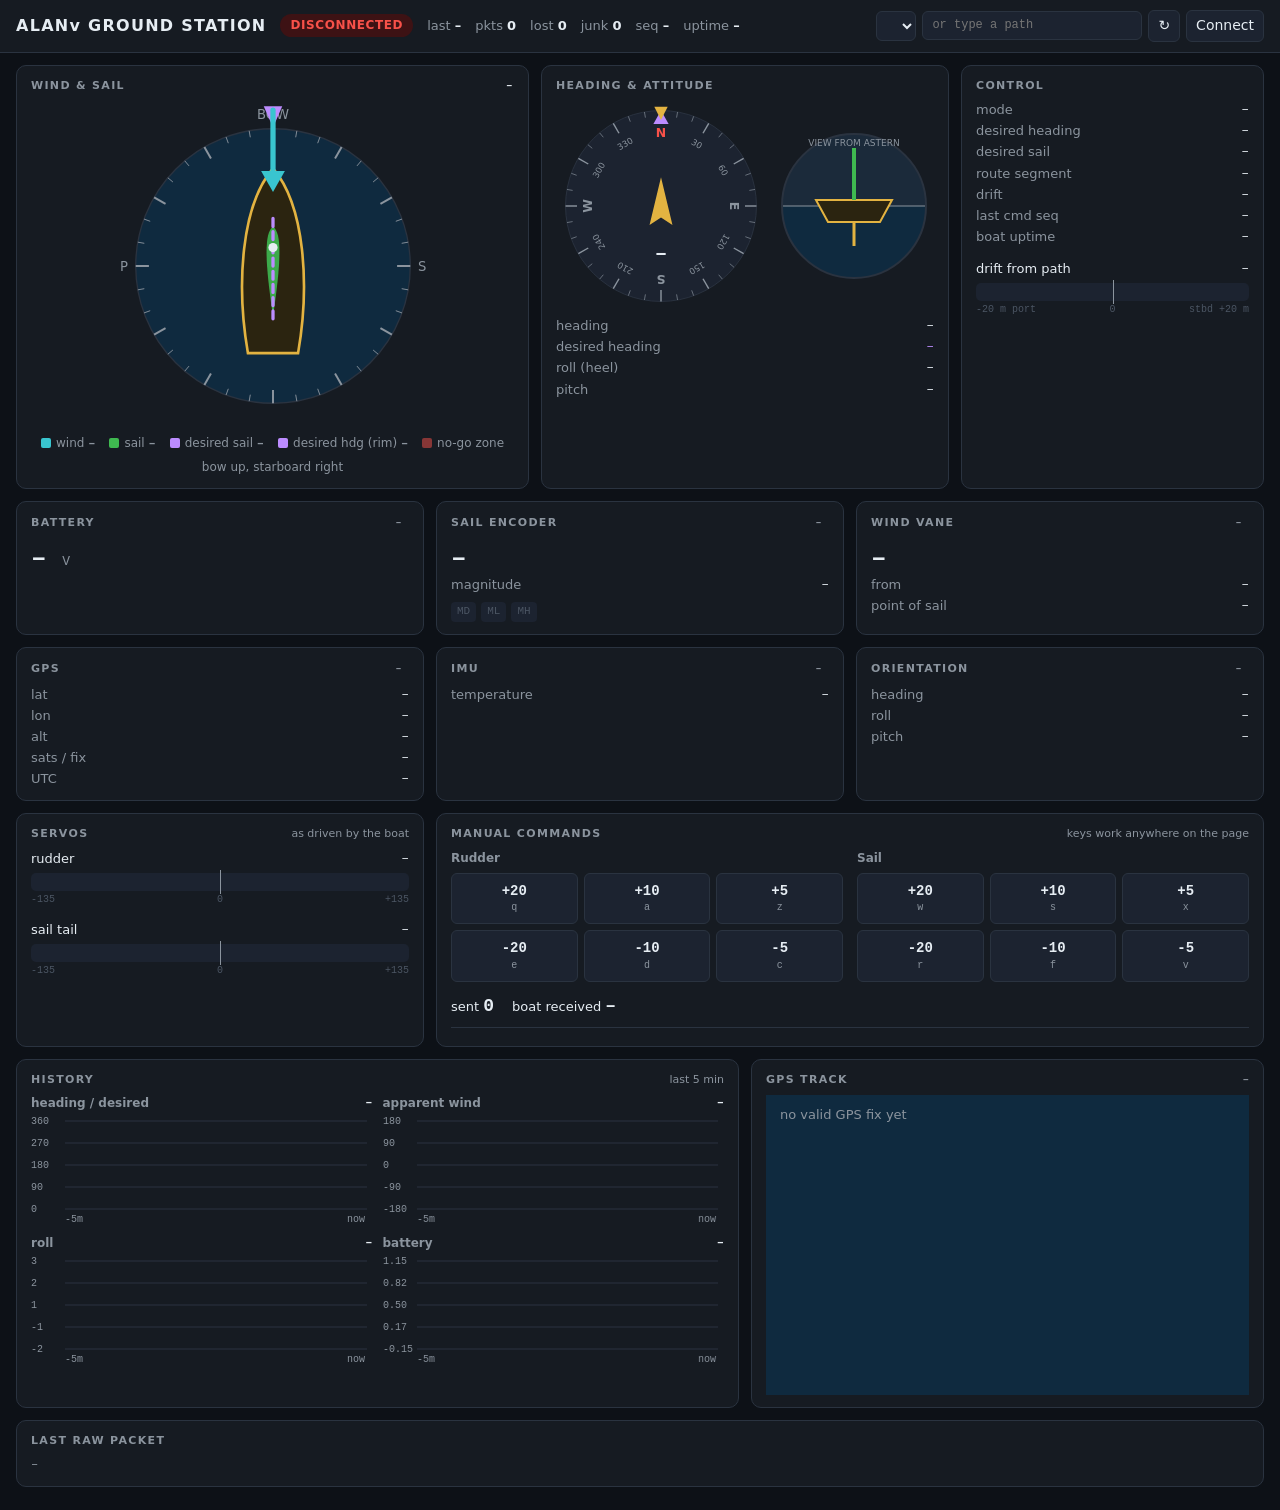
==== ground_station/web/index.html @ 3275c244 "Vibe coded python app. Exists in tandem with lightweight terminal groundstation. Better visualizatio" ====
<!doctype html>
<html lang="en">
<head>
<meta charset="utf-8">
<meta name="viewport" content="width=device-width, initial-scale=1">
<title>ALANv Ground Station</title>
<style>
:root {
  --bg: #0d1117; --panel: #161b22; --panel2: #1c2330; --line: #2a3340;
  --text: #e6edf3; --dim: #8b949e; --faint: #4b5563;
  --ok: #3fb950; --warn: #d29922; --fail: #f85149;
  --wind: #39c5cf; --sail: #3fb950; --boat: #e3b341; --desired: #bc8cff; --water: #0f2a3f;
  --mono: ui-monospace, SFMono-Regular, Menlo, Consolas, monospace;
}
* { box-sizing: border-box; }
html, body { margin: 0; background: var(--bg); color: var(--text);
  font: 14px/1.4 system-ui, -apple-system, Segoe UI, Roboto, sans-serif; }
.mono, .val { font-family: var(--mono); font-variant-numeric: tabular-nums; }

header { display: flex; flex-wrap: wrap; align-items: center; gap: 14px; padding: 10px 16px;
  background: var(--panel); border-bottom: 1px solid var(--line); position: sticky; top: 0; z-index: 5; }
header h1 { font-size: 16px; margin: 0; letter-spacing: .08em; }
.pill { padding: 3px 10px; border-radius: 999px; font-weight: 700; font-size: 12px; letter-spacing: .05em; }
.pill.ok { background: #12391e; color: var(--ok); }
.pill.warn { background: #3b2e0a; color: var(--warn); }
.pill.fail { background: #3d1214; color: var(--fail); }
.pill.idle { background: #262c36; color: var(--dim); }
.stats { display: flex; gap: 14px; color: var(--dim); font-size: 13px; }
.stats b { color: var(--text); font-weight: 600; }
.conn { margin-left: auto; display: flex; gap: 6px; align-items: center; }
select, input[type=text], button { background: var(--panel2); color: var(--text); border: 1px solid var(--line);
  border-radius: 6px; padding: 5px 9px; font: inherit; }
input[type=text] { width: 220px; font-family: var(--mono); font-size: 12px; }
button { cursor: pointer; }
button:hover { border-color: var(--dim); }

main { display: grid; grid-template-columns: repeat(12, 1fr); gap: 12px; padding: 12px 16px 24px; }
.card { background: var(--panel); border: 1px solid var(--line); border-radius: 10px; padding: 12px 14px; min-width: 0; }
.card h2 { margin: 0 0 8px; font-size: 11px; font-weight: 700; letter-spacing: .12em; text-transform: uppercase;
  color: var(--dim); display: flex; align-items: center; justify-content: space-between; gap: 8px; }
.span3 { grid-column: span 3; } .span4 { grid-column: span 4; } .span5 { grid-column: span 5; }
.span6 { grid-column: span 6; } .span7 { grid-column: span 7; } .span8 { grid-column: span 8; } .span12 { grid-column: span 12; }
@media (max-width: 1200px) { .span3, .span4, .span5 { grid-column: span 6; } .span7, .span8 { grid-column: span 12; } }
@media (max-width: 760px) { main > .card { grid-column: span 12; } .conn { margin-left: 0; } }

.badge { font-size: 10px; padding: 2px 7px; border-radius: 4px; letter-spacing: .06em; font-family: var(--mono); }
.badge.ok { background: #12391e; color: var(--ok); }
.badge.warn { background: #3b2e0a; color: var(--warn); }
.badge.fail { background: #3d1214; color: var(--fail); }

.kv { display: grid; grid-template-columns: auto 1fr; gap: 3px 12px; font-size: 13px; }
.kv span:nth-child(odd) { color: var(--dim); }
.kv span:nth-child(even) { font-family: var(--mono); text-align: right; }
.big { font-family: var(--mono); font-size: 26px; font-weight: 700; }
.big small { font-size: 13px; color: var(--dim); font-weight: 400; }

.subsys { display: grid; grid-template-columns: repeat(6, 1fr); gap: 12px; grid-column: span 12; }
@media (max-width: 1400px) { .subsys { grid-template-columns: repeat(3, 1fr); } }
@media (max-width: 760px) { .subsys { grid-template-columns: 1fr; } }

.cells { display: flex; gap: 6px; margin-top: 8px; }
.cell { flex: 1; text-align: center; font-size: 11px; color: var(--dim); }
.cell .bar { height: 46px; background: var(--panel2); border-radius: 4px; position: relative; overflow: hidden; margin-bottom: 3px; }
.cell .bar i { position: absolute; left: 0; right: 0; bottom: 0; background: var(--ok); }
.flags { display: flex; gap: 5px; margin-top: 8px; }
.flag { font-family: var(--mono); font-size: 11px; padding: 2px 6px; border-radius: 4px; background: var(--panel2); color: var(--faint); }
.flag.on { color: var(--bg); background: var(--dim); }
.flag.on.good { background: var(--ok); } .flag.on.bad { background: var(--fail); }
.cal { display: flex; gap: 6px; margin-top: 8px; }
.cal div { flex: 1; text-align: center; font-size: 11px; color: var(--dim); }
.cal .pips { display: flex; gap: 2px; margin-bottom: 3px; }
.cal .pips i { flex: 1; height: 8px; border-radius: 2px; background: var(--panel2); }
.cal .pips i.on { background: var(--ok); }

.dials { display: flex; align-items: center; justify-content: space-around; gap: 8px; flex-wrap: wrap; }
.dials svg { max-width: 100%; height: auto; }
.legend { display: flex; flex-wrap: wrap; gap: 6px 14px; font-size: 12px; color: var(--dim); justify-content: center; margin-top: 4px; }
.legend i { display: inline-block; width: 10px; height: 10px; border-radius: 2px; margin-right: 5px; vertical-align: -1px; }

.servo { margin: 8px 0 14px; }
.servo .head { display: flex; justify-content: space-between; font-size: 13px; margin-bottom: 5px; }
.track { height: 18px; background: var(--panel2); border-radius: 5px; position: relative; }
.track .fill { position: absolute; top: 3px; bottom: 3px; background: var(--boat); border-radius: 3px; opacity: .85; }
.track .mid { position: absolute; left: 50%; top: -3px; bottom: -3px; width: 1px; background: var(--dim); }
.scale { display: flex; justify-content: space-between; font-size: 10px; color: var(--faint); font-family: var(--mono); margin-top: 2px; }

.cmdgrid { display: grid; grid-template-columns: 1fr 1fr; gap: 14px; }
.cmdgrid h3 { margin: 0 0 6px; font-size: 12px; color: var(--dim); font-weight: 600; }
.btns { display: grid; grid-template-columns: repeat(3, 1fr); gap: 6px; }
.btns button { padding: 8px 0; font-family: var(--mono); font-weight: 700; }
.btns button kbd { display: block; font-size: 10px; color: var(--dim); font-weight: 400; }
.btns button.flash { background: var(--boat); color: var(--bg); }
.ack { display: flex; gap: 18px; margin: 12px 0 8px; font-size: 13px; }
.ack b { font-family: var(--mono); font-size: 18px; }
.ack .bad { color: var(--fail); }
.log { font-family: var(--mono); font-size: 12px; max-height: 150px; overflow: auto; border-top: 1px solid var(--line); padding-top: 6px; }
.log div { padding: 1px 0; color: var(--dim); }
.log div:first-child { color: var(--text); }

canvas { width: 100%; display: block; }
.chart canvas { height: 110px; }
#c-track { height: 300px; }
.charts { display: grid; grid-template-columns: 1fr 1fr; gap: 10px; }
@media (max-width: 760px) { .charts { grid-template-columns: 1fr; } }
.chart h3 { margin: 0 0 3px; font-size: 12px; color: var(--dim); font-weight: 600; display: flex; justify-content: space-between; }
.chart h3 span { font-family: var(--mono); color: var(--text); }
.raw { font-family: var(--mono); font-size: 12px; color: var(--dim); word-break: break-all; }

body.stale main .live { opacity: .45; filter: grayscale(.6); }
</style>
</head>
<body>

<header>
  <h1>ALANv GROUND STATION</h1>
  <span class="pill idle" id="link-pill">CONNECTING</span>
  <div class="stats">
    <span>last <b id="st-age">–</b></span>
    <span>pkts <b id="st-pkts">0</b></span>
    <span>lost <b id="st-lost">0</b></span>
    <span>junk <b id="st-junk">0</b></span>
    <span>seq <b id="st-seq">–</b></span>
    <span>uptime <b id="st-up">–</b></span>
  </div>
  <div class="conn">
    <select id="port-select" title="Detected serial ports"></select>
    <input type="text" id="port-input" placeholder="or type a path" title="Any serial device path">
    <button onclick="loadPorts()" title="Rescan ports">&#8635;</button>
    <button id="conn-btn" onclick="toggleConnect()">Connect</button>
  </div>
</header>

<main>
  <!-- Wind / sail dial -->
  <section class="card span5 live">
    <h2>Wind &amp; Sail <span class="mono" id="pos-name" style="color:var(--text)">–</span></h2>
    <div class="dials">
      <svg id="dial" viewBox="-125 -125 250 250" width="330" height="330">
        <circle r="104" fill="var(--water)" stroke="var(--line)"/>
        <path id="nogo" fill="var(--fail)" opacity=".13"/>
        <g id="dial-ticks"></g>
        <text x="0" y="-111" text-anchor="middle" fill="var(--dim)" font-size="10">BOW</text>
        <text x="113" y="4" text-anchor="middle" fill="var(--dim)" font-size="10">S</text>
        <text x="-113" y="4" text-anchor="middle" fill="var(--dim)" font-size="10">P</text>
        <path d="M0,-74 C24,-46 28,14 19,66 L-19,66 C-28,14 -24,-46 0,-74Z" fill="#2b2410" stroke="var(--boat)" stroke-width="2"/>
        <g id="sail" transform="translate(0,-14)">
          <path d="M0,-16 C7,-11 6,12 0,52 C-6,12 -7,-11 0,-16Z" fill="var(--sail)" opacity=".9"/>
        </g>
        <g id="dsail" transform="translate(0,-14)">
          <line x1="0" y1="-22" x2="0" y2="58" stroke="var(--desired)" stroke-width="2.5" stroke-dasharray="6 4" stroke-linecap="round"/>
        </g>
        <circle cx="0" cy="-14" r="3.5" fill="var(--text)"/>
        <g id="dhdg">
          <polygon points="0,-105 -7,-121 7,-121" fill="var(--desired)"/>
        </g>
        <g id="wind">
          <line x1="0" y1="-118" x2="0" y2="-66" stroke="var(--wind)" stroke-width="4" stroke-linecap="round"/>
          <polygon points="0,-56 -9,-72 9,-72" fill="var(--wind)"/>
        </g>
      </svg>
    </div>
    <div class="legend">
      <span><i style="background:var(--wind)"></i>wind <b class="val" id="d-wind">–</b></span>
      <span><i style="background:var(--sail)"></i>sail <b class="val" id="d-sail">–</b></span>
      <span><i style="background:var(--desired)"></i>desired sail <b class="val" id="d-dsail">–</b></span>
      <span><i style="background:var(--desired)"></i>desired hdg (rim) <b class="val" id="d-dhdg">–</b></span>
      <span><i style="background:var(--fail);opacity:.5"></i>no-go zone</span>
      <span>bow up, starboard right</span>
    </div>
  </section>

  <!-- Compass + attitude -->
  <section class="card span4 live">
    <h2>Heading &amp; Attitude</h2>
    <div class="dials">
      <svg viewBox="-110 -110 220 220" width="210" height="210">
        <circle r="100" fill="var(--panel2)" stroke="var(--line)"/>
        <g id="rose"></g>
        <g id="bug"><polygon points="0,-100 -8,-86 8,-86" fill="var(--desired)"/></g>
        <polygon points="0,-104 -7,-118 7,-118" fill="var(--boat)" transform="translate(0,14)"/>
        <path d="M0,-30 L12,20 L0,12 L-12,20Z" fill="var(--boat)"/>
        <text y="56" text-anchor="middle" font-size="22" font-weight="700" fill="var(--text)" class="val" id="hdg-text">–</text>
      </svg>
      <svg viewBox="-80 -80 160 160" width="160" height="160">
        <defs><clipPath id="att-clip"><circle r="72"/></clipPath></defs>
        <g clip-path="url(#att-clip)">
          <rect x="-80" y="-80" width="160" height="80" fill="#1b2a3a"/>
          <rect x="-80" y="0" width="160" height="80" fill="var(--water)"/>
          <line x1="-80" x2="80" y1="0" y2="0" stroke="var(--dim)"/>
          <g id="hull-x">
            <path d="M-38,-6 L38,-6 L26,16 L-26,16Z" fill="#2b2410" stroke="var(--boat)" stroke-width="2"/>
            <line x1="0" y1="-6" x2="0" y2="-58" stroke="var(--sail)" stroke-width="4"/>
            <line x1="0" y1="16" x2="0" y2="40" stroke="var(--boat)" stroke-width="3"/>
          </g>
        </g>
        <circle r="72" fill="none" stroke="var(--line)" stroke-width="2"/>
        <text y="-60" text-anchor="middle" font-size="9" fill="var(--dim)">VIEW FROM ASTERN</text>
      </svg>
    </div>
    <div class="kv" style="margin-top:6px">
      <span>heading</span><span id="o-hdg">–</span>
      <span>desired heading</span><span id="o-dhdg" style="color:var(--desired)">–</span>
      <span>roll (heel)</span><span id="o-roll">–</span>
      <span>pitch</span><span id="o-pitch">–</span>
    </div>
  </section>

  <!-- Control -->
  <section class="card span3 live">
    <h2>Control</h2>
    <div class="kv">
      <span>mode</span><span id="c-mode">–</span>
      <span>desired heading</span><span id="c-dhdg">–</span>
      <span>desired sail</span><span id="c-dsail">–</span>
      <span>route segment</span><span id="c-seg">–</span>
      <span>drift</span><span id="c-drift">–</span>
      <span>last cmd seq</span><span id="c-cmdseq">–</span>
      <span>boat uptime</span><span id="c-up">–</span>
    </div>
    <div class="servo" style="margin-top:14px">
      <div class="head"><span>drift from path</span><span class="val" id="c-drift2">–</span></div>
      <div class="track"><div class="mid"></div><div class="fill" id="drift-fill" style="background:var(--desired)"></div></div>
      <div class="scale"><span>-20 m port</span><span>0</span><span>stbd +20 m</span></div>
    </div>
  </section>

  <!-- Subsystems -->
  <div class="subsys live">
    <section class="card">
      <h2>Battery <span class="badge" id="b-battery">–</span></h2>
      <div class="big" id="bat-v">– <small>V</small></div>
      <div class="cells" id="bat-cells"></div>
    </section>
    <section class="card">
      <h2>Sail encoder <span class="badge" id="b-encoder">–</span></h2>
      <div class="big" id="enc-ang">–</div>
      <div class="kv"><span>magnitude</span><span id="enc-mag">–</span></div>
      <div class="flags">
        <span class="flag" id="f-md" title="Magnet detected">MD</span>
        <span class="flag" id="f-ml" title="Magnet too weak">ML</span>
        <span class="flag" id="f-mh" title="Magnet too strong">MH</span>
      </div>
    </section>
    <section class="card">
      <h2>Wind vane <span class="badge" id="b-wind">–</span></h2>
      <div class="big" id="wind-ang">–</div>
      <div class="kv"><span>from</span><span id="wind-side">–</span><span>point of sail</span><span id="wind-pos">–</span></div>
    </section>
    <section class="card">
      <h2>GPS <span class="badge" id="b-gps">–</span></h2>
      <div class="kv">
        <span>lat</span><span id="gps-lat">–</span>
        <span>lon</span><span id="gps-lon">–</span>
        <span>alt</span><span id="gps-alt">–</span>
        <span>sats / fix</span><span id="gps-sats">–</span>
        <span>UTC</span><span id="gps-utc">–</span>
      </div>
    </section>
    <section class="card">
      <h2>IMU <span class="badge" id="b-imu">–</span></h2>
      <div class="kv"><span>temperature</span><span id="imu-temp">–</span></div>
      <div class="cal" id="imu-cal"></div>
    </section>
    <section class="card">
      <h2>Orientation <span class="badge" id="b-orientation">–</span></h2>
      <div class="kv">
        <span>heading</span><span id="or-hdg">–</span>
        <span>roll</span><span id="or-roll">–</span>
        <span>pitch</span><span id="or-pitch">–</span>
      </div>
    </section>
  </div>

  <!-- Servos -->
  <section class="card span4 live">
    <h2>Servos <span style="text-transform:none;letter-spacing:0;font-weight:400">as driven by the boat</span></h2>
    <div class="servo">
      <div class="head"><span>rudder</span><span class="val" id="sv-rudder">–</span></div>
      <div class="track"><div class="mid"></div><div class="fill" id="sv-rudder-fill"></div></div>
      <div class="scale"><span>-135</span><span>0</span><span>+135</span></div>
    </div>
    <div class="servo">
      <div class="head"><span>sail tail</span><span class="val" id="sv-sail">–</span></div>
      <div class="track"><div class="mid"></div><div class="fill" id="sv-sail-fill" style="background:var(--sail)"></div></div>
      <div class="scale"><span>-135</span><span>0</span><span>+135</span></div>
    </div>
  </section>

  <!-- Commands -->
  <section class="card span8">
    <h2>Manual commands <span style="text-transform:none;letter-spacing:0;font-weight:400">keys work anywhere on the page</span></h2>
    <div class="cmdgrid">
      <div><h3>Rudder</h3><div class="btns" id="btns-rudder"></div></div>
      <div><h3>Sail</h3><div class="btns" id="btns-sail"></div></div>
    </div>
    <div class="ack">
      <span>sent <b id="ack-sent">0</b></span>
      <span>boat received <b id="ack-recv">–</b></span>
      <span id="ack-note" style="color:var(--dim)"></span>
    </div>
    <div class="log" id="cmd-log"></div>
  </section>

  <!-- Charts -->
  <section class="card span7 live">
    <h2>History <span style="text-transform:none;letter-spacing:0;font-weight:400">last 5 min</span></h2>
    <div class="charts">
      <div class="chart"><h3>heading / desired <span id="ch-hdg">–</span></h3><canvas id="c-hdg" height="110"></canvas></div>
      <div class="chart"><h3>apparent wind <span id="ch-wind">–</span></h3><canvas id="c-wind" height="110"></canvas></div>
      <div class="chart"><h3>roll <span id="ch-roll">–</span></h3><canvas id="c-roll" height="110"></canvas></div>
      <div class="chart"><h3>battery <span id="ch-bat">–</span></h3><canvas id="c-bat" height="110"></canvas></div>
    </div>
  </section>

  <!-- Track -->
  <section class="card span5 live">
    <h2>GPS track <span class="mono" style="text-transform:none;letter-spacing:0" id="trk-info">–</span></h2>
    <canvas id="c-track" height="300"></canvas>
  </section>

  <!-- Raw -->
  <section class="card span12">
    <h2>Last raw packet</h2>
    <div class="raw" id="raw">–</div>
  </section>
</main>

<script>
const $ = id => document.getElementById(id);
const NO_SIGNAL_MS = 3000;
const CHART_SPAN_S = 300;
const POINTS_OF_SAIL = [[30, 'IN IRONS'], [50, 'CLOSE HAULED'], [75, 'CLOSE REACH'], [105, 'BEAM REACH'],
                        [130, 'BROAD REACH'], [150, 'TRAINING RUN'], [181, 'RUNNING']];

let VALIDITY = {}, telem = null, link = null, history = [], cmdLog = [];

// ── helpers ────────────────────────────────────────────────────────────────
const sgn = v => (v > 0 ? '+' : '') + v;
const deg = v => sgn(v) + '°';
const vclass = v => (v >= 0x01 && v < 0x10) ? 'ok' : (v >= 0x10 && v < 0x20) ? 'warn' : 'fail';
const vname = v => VALIDITY[v] || ('0x' + v.toString(16).padStart(2, '0'));
const side = (v, pos, neg, zero) => v > 0 ? pos : v < 0 ? neg : zero;
const pointOfSail = w => POINTS_OF_SAIL.find(([lim]) => Math.abs(w) < lim)[1];
const hms = s => [s / 3600, (s / 60) % 60, s % 60].map(x => String(Math.floor(x)).padStart(2, '0')).join(':');
const pad2 = n => String(n).padStart(2, '0');
const wrap180 = a => ((a % 360) + 540) % 360 - 180;

function setBadge(id, v) {
  const el = $(id);
  el.className = 'badge ' + vclass(v);
  el.textContent = vname(v);
}

function polar(r, a) {   // a in degrees clockwise from up
  const t = a * Math.PI / 180;
  return [r * Math.sin(t), -r * Math.cos(t)];
}

// ── static SVG parts ───────────────────────────────────────────────────────
(function buildDial() {
  let s = '';
  for (let a = 0; a < 360; a += 10) {
    const major = a % 30 === 0;
    const [x1, y1] = polar(104, a), [x2, y2] = polar(major ? 94 : 99, a);
    s += `<line x1="${x1}" y1="${y1}" x2="${x2}" y2="${y2}" stroke="var(--dim)" stroke-width="${major ? 1.5 : .7}"/>`;
  }
  $('dial-ticks').innerHTML = s;

  s = '';
  for (let a = 0; a < 360; a += 10) {
    const major = a % 30 === 0;
    const [x1, y1] = polar(100, a), [x2, y2] = polar(major ? 88 : 94, a);
    s += `<line x1="${x1}" y1="${y1}" x2="${x2}" y2="${y2}" stroke="var(--dim)" stroke-width="${major ? 1.5 : .7}"/>`;
    if (major) {
      const [tx, ty] = polar(76, a);
      const label = {0: 'N', 90: 'E', 180: 'S', 270: 'W'}[a] || a;
      s += `<text x="${tx}" y="${ty + 4}" text-anchor="middle" font-size="${typeof label === 'string' ? 13 : 9}"
              font-weight="${typeof label === 'string' ? 700 : 400}" fill="${a === 0 ? 'var(--fail)' : 'var(--dim)'}"
              transform="rotate(${a},${tx},${ty})">${label}</text>`;
    }
  }
  $('rose').innerHTML = s;
})();

function arcPath(r, a0, a1) {
  const [x0, y0] = polar(r, a0), [x1, y1] = polar(r, a1);
  return `M0,0 L${x0},${y0} A${r},${r} 0 ${a1 - a0 > 180 ? 1 : 0} 1 ${x1},${y1} Z`;
}

function setServo(fillId, valId, angle) {
  const pct = Math.max(-135, Math.min(135, angle)) / 135 * 50;
  const f = $(fillId);
  f.style.left = (pct < 0 ? 50 + pct : 50) + '%';
  f.style.width = Math.abs(pct) + '%';
  $(valId).textContent = deg(angle);
}

// ── charts ─────────────────────────────────────────────────────────────────
function sizeCanvas(c) {
  const dpr = window.devicePixelRatio || 1;
  // keep the CSS height from the markup; c.height gets overwritten with device pixels below
  if (!c.dataset.h) c.dataset.h = c.getAttribute('height');
  const w = c.clientWidth, h = +c.dataset.h;
  const pw = Math.round(w * dpr), ph = Math.round(h * dpr);
  if (c.width !== pw || c.height !== ph) { c.width = pw; c.height = ph; }
  const ctx = c.getContext('2d');
  ctx.setTransform(dpr, 0, 0, dpr, 0, 0);
  return [ctx, w, h];
}

function drawChart(id, series, fixed, unit) {
  const [ctx, w, h] = sizeCanvas($(id));
  ctx.clearRect(0, 0, w, h);
  const now = Date.now() / 1000, t0 = now - CHART_SPAN_S;
  const pts = history.filter(p => p.t >= t0);

  let lo = fixed ? fixed[0] : Infinity, hi = fixed ? fixed[1] : -Infinity;
  if (!fixed) {
    for (const p of pts) for (const s of series) { const v = s.get(p); lo = Math.min(lo, v); hi = Math.max(hi, v); }
    if (!isFinite(lo)) { lo = 0; hi = 1; }
    const padv = Math.max((hi - lo) * 0.15, s_minSpan(unit));
    lo -= padv; hi += padv;
  }
  const L = 34, R = 6, T = 6, B = 16;
  const X = t => L + (t - t0) / CHART_SPAN_S * (w - L - R);
  const Y = v => T + (hi - v) / (hi - lo) * (h - T - B);

  ctx.strokeStyle = '#2a3340'; ctx.fillStyle = '#8b949e'; ctx.font = '10px ui-monospace, monospace';
  ctx.lineWidth = 1;
  for (let i = 0; i <= 4; i++) {
    const v = lo + (hi - lo) * i / 4, y = Y(v);
    ctx.beginPath(); ctx.moveTo(L, y); ctx.lineTo(w - R, y); ctx.stroke();
    ctx.fillText(fmtTick(v, unit), 0, y + 3);
  }
  ctx.fillText('-5m', L, h - 3); ctx.fillText('now', w - R - 20, h - 3);

  for (const s of series) {
    ctx.strokeStyle = s.color; ctx.lineWidth = 1.8; ctx.beginPath();
    let prev = null;
    for (const p of pts) {
      const v = s.get(p), x = X(p.t), y = Y(v);
      // break the line on wrap-around (e.g. heading 359 -> 1) or gaps > 5 s
      if (prev && (Math.abs(v - prev.v) > (s.wrap || Infinity) || p.t - prev.t > 5)) ctx.moveTo(x, y);
      else if (prev) ctx.lineTo(x, y); else ctx.moveTo(x, y);
      prev = { v, t: p.t };
    }
    ctx.stroke();
  }
}
function s_minSpan(unit) { return unit === 'V' ? 0.05 : 2; }
function fmtTick(v, unit) { return unit === 'V' ? v.toFixed(2) : Math.round(v); }

// ── GPS track ──────────────────────────────────────────────────────────────
function drawTrack() {
  const [ctx, w, h] = sizeCanvas($('c-track'));
  ctx.clearRect(0, 0, w, h);
  ctx.fillStyle = '#0f2a3f'; ctx.fillRect(0, 0, w, h);
  const pts = history.filter(p => p.gps_ok);
  if (!pts.length) {
    ctx.fillStyle = '#8b949e'; ctx.font = '13px system-ui'; ctx.fillText('no valid GPS fix yet', 14, 24);
    $('trk-info').textContent = '–';
    return;
  }
  const last = pts[pts.length - 1];
  const lat0 = last.latitude * Math.PI / 180;
  const xy = p => [(p.longitude - last.longitude) * 111320 * Math.cos(lat0), (p.latitude - last.latitude) * 110540];
  const m = pts.map(xy);
  let span = 20;
  for (const [x, y] of m) span = Math.max(span, Math.abs(x) * 2.2, Math.abs(y) * 2.2);
  const k = Math.min(w, h) / span;
  const P = ([x, y]) => [w / 2 + x * k, h / 2 - y * k];

  // grid + scale bar
  const step = [1, 2, 5, 10, 20, 50, 100, 200, 500, 1000, 2000, 5000].find(s => s * k > 60) || 5000;
  ctx.strokeStyle = 'rgba(139,148,158,.12)'; ctx.lineWidth = 1;
  for (let x = w / 2 % (step * k); x < w; x += step * k) { ctx.beginPath(); ctx.moveTo(x, 0); ctx.lineTo(x, h); ctx.stroke(); }
  for (let y = h / 2 % (step * k); y < h; y += step * k) { ctx.beginPath(); ctx.moveTo(0, y); ctx.lineTo(w, y); ctx.stroke(); }
  ctx.strokeStyle = '#e6edf3'; ctx.lineWidth = 2;
  ctx.beginPath(); ctx.moveTo(12, h - 14); ctx.lineTo(12 + step * k, h - 14); ctx.stroke();
  ctx.fillStyle = '#e6edf3'; ctx.font = '11px ui-monospace, monospace'; ctx.fillText(step + ' m', 12, h - 20);
  ctx.fillText('N', w - 16, 18);

  ctx.strokeStyle = '#bc8cff'; ctx.lineWidth = 2; ctx.beginPath();
  m.forEach((p, i) => { const [x, y] = P(p); i ? ctx.lineTo(x, y) : ctx.moveTo(x, y); });
  ctx.stroke();

  // boat marker pointing along heading
  const [bx, by] = P([0, 0]);
  const a = (last.heading || 0) * Math.PI / 180;
  ctx.save(); ctx.translate(bx, by); ctx.rotate(a);
  ctx.fillStyle = '#e3b341'; ctx.beginPath(); ctx.moveTo(0, -11); ctx.lineTo(7, 8); ctx.lineTo(0, 4); ctx.lineTo(-7, 8); ctx.closePath(); ctx.fill();
  ctx.restore();
  $('trk-info').textContent = `${pts.length} fixes, view ${Math.round(span)} m`;
}

// ── render telemetry ───────────────────────────────────────────────────────
function render() {
  const t = telem;
  if (!t) return;

  // dial
  $('wind').setAttribute('transform', `rotate(${t.ang_wind})`);
  $('sail').setAttribute('transform', `translate(0,-14) rotate(${t.sail_ang_forward})`);
  $('nogo').setAttribute('d', arcPath(104, t.ang_wind - 30, t.ang_wind + 30));
  $('d-wind').textContent = deg(t.ang_wind);
  $('d-sail').textContent = deg(t.sail_ang_forward);
  const dhdgRel = wrap180(t.desired_heading - t.heading);
  $('dhdg').setAttribute('transform', `rotate(${dhdgRel})`);
  $('dsail').setAttribute('transform', `translate(0,-14) rotate(${t.desired_sail_angle})`);
  $('d-dsail').textContent = deg(t.desired_sail_angle);
  $('d-dhdg').textContent = `${t.desired_heading}° (${deg(dhdgRel)})`;
  const pos = pointOfSail(t.ang_wind);
  $('pos-name').textContent = pos;
  $('pos-name').style.color = pos === 'IN IRONS' ? 'var(--fail)' : 'var(--text)';

  // compass + attitude
  $('rose').setAttribute('transform', `rotate(${-t.heading})`);
  $('bug').setAttribute('transform', `rotate(${t.desired_heading - t.heading})`);
  $('hdg-text').textContent = String(t.heading).padStart(3, '0') + '°';
  $('hull-x').setAttribute('transform', `rotate(${t.roll})`);
  $('o-hdg').textContent = t.heading + '°';
  $('o-dhdg').textContent = t.desired_heading + '°';
  $('o-roll').textContent = deg(t.roll) + ' ' + side(t.roll, 'stbd', 'port', '');
  $('o-pitch').textContent = deg(t.pitch);

  // control
  $('c-mode').textContent = t.mode;
  $('c-dhdg').textContent = t.desired_heading + '°';
  $('c-dsail').textContent = deg(t.desired_sail_angle);
  $('c-seg').textContent = t.route_segment;
  $('c-drift').textContent = sgn(t.drift_distance) + ' m';
  $('c-drift2').textContent = sgn(t.drift_distance) + ' m ' + side(t.drift_distance, 'stbd', 'port', '');
  $('c-cmdseq').textContent = t.last_cmd_seq;
  $('c-up').textContent = hms(t.uptime_ms / 1000);
  const dp = Math.max(-20, Math.min(20, t.drift_distance)) / 20 * 50;
  $('drift-fill').style.left = (dp < 0 ? 50 + dp : 50) + '%';
  $('drift-fill').style.width = Math.abs(dp) + '%';

  // battery
  setBadge('b-battery', t.battery_valid);
  $('bat-v').innerHTML = (t.battery_voltage / 1000).toFixed(2) + ' <small>V</small>';
  $('bat-cells').innerHTML = t.cell_voltage.map((mv, i) => {
    const frac = Math.max(0, Math.min(1, (mv - 3000) / 1200));
    const col = mv < 3300 ? 'var(--fail)' : mv < 3500 ? 'var(--warn)' : 'var(--ok)';
    return `<div class="cell"><div class="bar"><i style="height:${frac * 100}%;background:${col}"></i></div>
            C${i + 1} <span class="val" style="color:var(--text)">${(mv / 1000).toFixed(2)}</span></div>`;
  }).join('');

  // encoder
  setBadge('b-encoder', t.encoder_valid);
  $('enc-ang').textContent = deg(t.sail_ang_forward) + ' ' + side(t.sail_ang_forward, 'stbd', 'port', '');
  $('enc-mag').textContent = t.sail_encoder_magnitude;
  const st = t.sail_encoder_status;
  $('f-md').className = 'flag' + (st & 0x20 ? ' on good' : '');
  $('f-ml').className = 'flag' + (st & 0x10 ? ' on bad' : '');
  $('f-mh').className = 'flag' + (st & 0x08 ? ' on bad' : '');

  // wind
  setBadge('b-wind', t.wind_valid);
  $('wind-ang').textContent = deg(t.ang_wind);
  $('wind-side').textContent = side(t.ang_wind, 'starboard', 'port', 'dead ahead');
  $('wind-pos').textContent = pos.toLowerCase();

  // gps
  setBadge('b-gps', t.gps_valid);
  $('gps-lat').textContent = t.latitude.toFixed(6);
  $('gps-lon').textContent = t.longitude.toFixed(6);
  $('gps-alt').textContent = t.altitude.toFixed(1) + ' m';
  $('gps-sats').textContent = `${t.satellites} / ${t.fix_valid}`;
  $('gps-utc').textContent = `${pad2(t.utc_hours)}:${pad2(t.utc_minutes)}:${pad2(t.utc_seconds)}Z`;

  // imu
  setBadge('b-imu', t.imu_valid);
  $('imu-temp').textContent = t.imu_temp + ' °C';
  $('imu-cal').innerHTML = [['SYS', 6], ['GYR', 4], ['ACC', 2], ['MAG', 0]].map(([n, sh]) => {
    const lvl = (t.imu_cal >> sh) & 3;
    return `<div><div class="pips">${[1, 2, 3].map(i => `<i class="${i <= lvl ? 'on' : ''}"></i>`).join('')}</div>${n} ${lvl}/3</div>`;
  }).join('');

  // orientation
  setBadge('b-orientation', t.orientation_valid);
  $('or-hdg').textContent = t.heading + '°';
  $('or-roll').textContent = deg(t.roll);
  $('or-pitch').textContent = deg(t.pitch);

  // servos
  setServo('sv-rudder-fill', 'sv-rudder', t.rudder_servo_angle);
  setServo('sv-sail-fill', 'sv-sail', t.sail_servo_angle);

  // chart headers
  $('ch-hdg').textContent = `${t.heading}° / ${t.desired_heading}°`;
  $('ch-wind').textContent = deg(t.ang_wind);
  $('ch-roll').textContent = deg(t.roll);
  $('ch-bat').textContent = (t.battery_voltage / 1000).toFixed(2) + ' V';

  renderAck();
}

function renderCharts() {
  drawChart('c-hdg', [{ get: p => p.desired_heading, color: '#bc8cff', wrap: 180 },
                      { get: p => p.heading, color: '#e3b341', wrap: 180 }], [0, 360]);
  drawChart('c-wind', [{ get: p => p.ang_wind, color: '#39c5cf', wrap: 180 }], [-180, 180]);
  drawChart('c-roll', [{ get: p => p.roll, color: '#e3b341' }], null, 'deg');
  drawChart('c-bat', [{ get: p => p.battery_voltage / 1000, color: '#3fb950' }], null, 'V');
  drawTrack();
}

function renderLink() {
  if (!link) return;
  $('st-pkts').textContent = link.pkts;
  $('st-lost').textContent = link.lost;
  $('st-junk').textContent = link.junk;
  $('st-seq').textContent = link.seq ?? '–';
  $('conn-btn').textContent = link.connected ? 'Disconnect' : 'Connect';
  tick();
}

function tick() {
  const pill = $('link-pill');
  let stale = true;
  if (!link || !link.connected) {
    pill.className = 'pill fail';
    pill.textContent = link && link.error ? 'SERIAL ERROR' : 'DISCONNECTED';
    pill.title = (link && link.error) || '';
    $('st-age').textContent = '–';
  } else if (!link.rx_time) {
    pill.className = 'pill idle'; pill.textContent = 'WAITING FOR BOAT'; pill.title = link.port;
    $('st-age').textContent = '–';
  } else {
    const age = Date.now() / 1000 - link.rx_time;
    stale = age * 1000 > NO_SIGNAL_MS;
    pill.className = 'pill ' + (stale ? 'warn' : 'ok');
    pill.textContent = stale ? 'NO SIGNAL' : 'LINK OK';
    pill.title = link.port;
    $('st-age').textContent = age.toFixed(1) + ' s';
  }
  document.body.classList.toggle('stale', stale && !!telem);
  $('st-up').textContent = telem ? hms(telem.uptime_ms / 1000) : '–';
}

// ── commands ───────────────────────────────────────────────────────────────
const BTN_LAYOUT = {
  rudder: [['q', '+20'], ['a', '+10'], ['z', '+5'], ['e', '-20'], ['d', '-10'], ['c', '-5']],
  sail:   [['w', '+20'], ['s', '+10'], ['x', '+5'], ['r', '-20'], ['f', '-10'], ['v', '-5']],
};
const KEYS = new Set([...BTN_LAYOUT.rudder, ...BTN_LAYOUT.sail].map(([k]) => k));

for (const group of ['rudder', 'sail']) {
  $('btns-' + group).innerHTML = BTN_LAYOUT[group]
    .map(([k, l]) => `<button id="key-${k}" onclick="sendCmd('${k}')">${l}<kbd>${k}</kbd></button>`).join('');
}

async function sendCmd(key) {
  const b = $('key-' + key);
  if (b) { b.classList.add('flash'); setTimeout(() => b.classList.remove('flash'), 120); }
  const res = await fetch('/cmd', { method: 'POST', headers: { 'Content-Type': 'application/json' }, body: JSON.stringify({ key }) });
  if (!res.ok) $('ack-note').textContent = 'send failed: ' + (await res.json()).error;
}

document.addEventListener('keydown', ev => {
  if (['INPUT', 'SELECT', 'TEXTAREA'].includes(document.activeElement.tagName)) return;
  if (ev.ctrlKey || ev.metaKey || ev.altKey) return;
  if (KEYS.has(ev.key)) { ev.preventDefault(); sendCmd(ev.key); }
});

function renderAck() {
  const sent = link ? link.cmds_sent : 0;
  $('ack-sent').textContent = sent;
  if (!telem) return;
  const recv = telem.last_cmd_seq;
  $('ack-recv').textContent = recv;
  // the boat counts every command since it booted, so only a growing gap in this session means losses
  const missing = (sent - recv) & 0xFFFF;
  $('ack-recv').className = sent && missing && missing < 1000 ? 'bad' : '';
  $('ack-note').textContent = sent && missing && missing < 1000 ? `${missing} not confirmed yet` : '';
}

function renderLog() {
  $('cmd-log').innerHTML = cmdLog.map(c => {
    const d = new Date(c.t * 1000);
    return `<div>#${c.n}  ${d.toLocaleTimeString([], { hour12: false })}  '${c.key}'  ${c.desc}</div>`;
  }).join('') || '<div>no commands sent</div>';
}

// ── connection ─────────────────────────────────────────────────────────────
async function loadPorts() {
  const data = await (await fetch('/ports')).json();
  const sel = $('port-select');
  sel.innerHTML = data.ports.length ? data.ports.map(p => `<option>${p}</option>`).join('') : '<option value="">no ports found</option>';
  if (data.current && !data.ports.includes(data.current)) $('port-input').value = data.current;
  else if (data.current) sel.value = data.current;
}

async function toggleConnect() {
  if (link && link.connected) { await fetch('/disconnect', { method: 'POST' }); return; }
  const port = $('port-input').value.trim() || $('port-select').value;
  if (!port) return;
  await fetch('/connect', { method: 'POST', headers: { 'Content-Type': 'application/json' }, body: JSON.stringify({ port }) });
}

// ── event stream ───────────────────────────────────────────────────────────
const es = new EventSource('/events');
es.addEventListener('snapshot', e => {
  const d = JSON.parse(e.data);
  VALIDITY = d.validity; link = d.link; telem = d.telem; history = d.history; cmdLog = d.cmd_log;
  $('raw').textContent = d.raw || '–';
  renderLink(); render(); renderCharts(); renderLog(); loadPorts();
});
es.addEventListener('telem', e => {
  const d = JSON.parse(e.data);
  link = d.link; telem = d.telem;
  history.push(d.sample);
  if (history.length > 600) history.shift();
  $('raw').textContent = d.raw;
  renderLink(); render(); renderCharts();
});
es.addEventListener('link', e => { link = JSON.parse(e.data); renderLink(); loadPorts(); });
es.addEventListener('cmd', e => {
  const d = JSON.parse(e.data);
  link = d.link; cmdLog.unshift(d.entry); cmdLog.length = Math.min(cmdLog.length, 50);
  renderLog(); renderAck();
});
es.onerror = () => { const p = $('link-pill'); p.className = 'pill fail'; p.textContent = 'SERVER LOST'; };

setInterval(tick, 250);
window.addEventListener('resize', renderCharts);
</script>
</body>
</html>
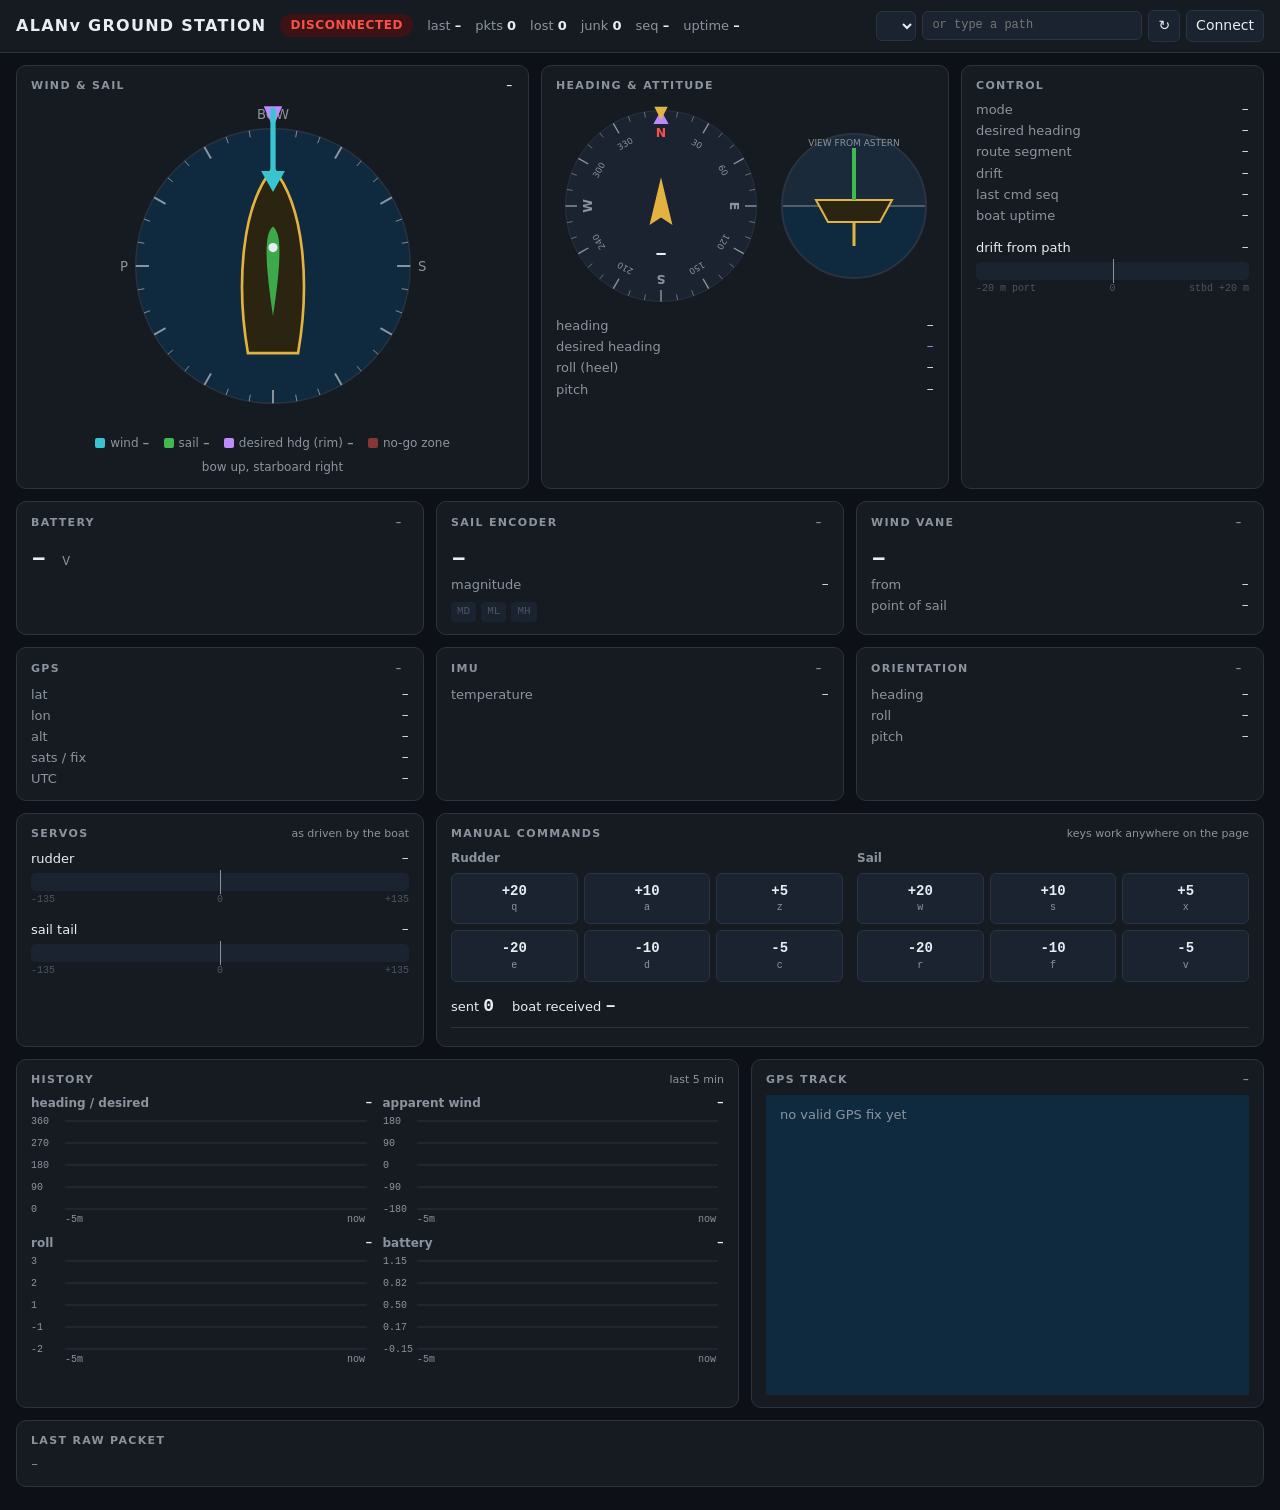
==== commit b10189e2: "Fixed packet structure and updated status code displays to show raw and meaning" ====
--- a/ground_station/web/index.html
+++ b/ground_station/web/index.html
@@ -146,9 +146,6 @@
         <g id="sail" transform="translate(0,-14)">
           <path d="M0,-16 C7,-11 6,12 0,52 C-6,12 -7,-11 0,-16Z" fill="var(--sail)" opacity=".9"/>
         </g>
-        <g id="dsail" transform="translate(0,-14)">
-          <line x1="0" y1="-22" x2="0" y2="58" stroke="var(--desired)" stroke-width="2.5" stroke-dasharray="6 4" stroke-linecap="round"/>
-        </g>
         <circle cx="0" cy="-14" r="3.5" fill="var(--text)"/>
         <g id="dhdg">
           <polygon points="0,-105 -7,-121 7,-121" fill="var(--desired)"/>
@@ -162,7 +159,6 @@
     <div class="legend">
       <span><i style="background:var(--wind)"></i>wind <b class="val" id="d-wind">–</b></span>
       <span><i style="background:var(--sail)"></i>sail <b class="val" id="d-sail">–</b></span>
-      <span><i style="background:var(--desired)"></i>desired sail <b class="val" id="d-dsail">–</b></span>
       <span><i style="background:var(--desired)"></i>desired hdg (rim) <b class="val" id="d-dhdg">–</b></span>
       <span><i style="background:var(--fail);opacity:.5"></i>no-go zone</span>
       <span>bow up, starboard right</span>
@@ -211,7 +207,6 @@
     <div class="kv">
       <span>mode</span><span id="c-mode">–</span>
       <span>desired heading</span><span id="c-dhdg">–</span>
-      <span>desired sail</span><span id="c-dsail">–</span>
       <span>route segment</span><span id="c-seg">–</span>
       <span>drift</span><span id="c-drift">–</span>
       <span>last cmd seq</span><span id="c-cmdseq">–</span>
@@ -337,7 +332,7 @@
 // ── helpers ────────────────────────────────────────────────────────────────
 const sgn = v => (v > 0 ? '+' : '') + v;
 const deg = v => sgn(v) + '°';
-const vclass = v => (v >= 0x01 && v < 0x10) ? 'ok' : (v >= 0x10 && v < 0x20) ? 'warn' : 'fail';
+const vclass = v => v === 0x3 ? 'ok' : (v === 0x1 || v === 0x2) ? 'warn' : 'fail';
 const vname = v => VALIDITY[v] || ('0x' + v.toString(16).padStart(2, '0'));
 const side = (v, pos, neg, zero) => v > 0 ? pos : v < 0 ? neg : zero;
 const pointOfSail = w => POINTS_OF_SAIL.find(([lim]) => Math.abs(w) < lim)[1];
@@ -506,8 +501,6 @@
   $('d-sail').textContent = deg(t.sail_ang_forward);
   const dhdgRel = wrap180(t.desired_heading - t.heading);
   $('dhdg').setAttribute('transform', `rotate(${dhdgRel})`);
-  $('dsail').setAttribute('transform', `translate(0,-14) rotate(${t.desired_sail_angle})`);
-  $('d-dsail').textContent = deg(t.desired_sail_angle);
   $('d-dhdg').textContent = `${t.desired_heading}° (${deg(dhdgRel)})`;
   const pos = pointOfSail(t.ang_wind);
   $('pos-name').textContent = pos;
@@ -526,7 +519,6 @@
   // control
   $('c-mode').textContent = t.mode;
   $('c-dhdg').textContent = t.desired_heading + '°';
-  $('c-dsail').textContent = deg(t.desired_sail_angle);
   $('c-seg').textContent = t.route_segment;
   $('c-drift').textContent = sgn(t.drift_distance) + ' m';
   $('c-drift2').textContent = sgn(t.drift_distance) + ' m ' + side(t.drift_distance, 'stbd', 'port', '');
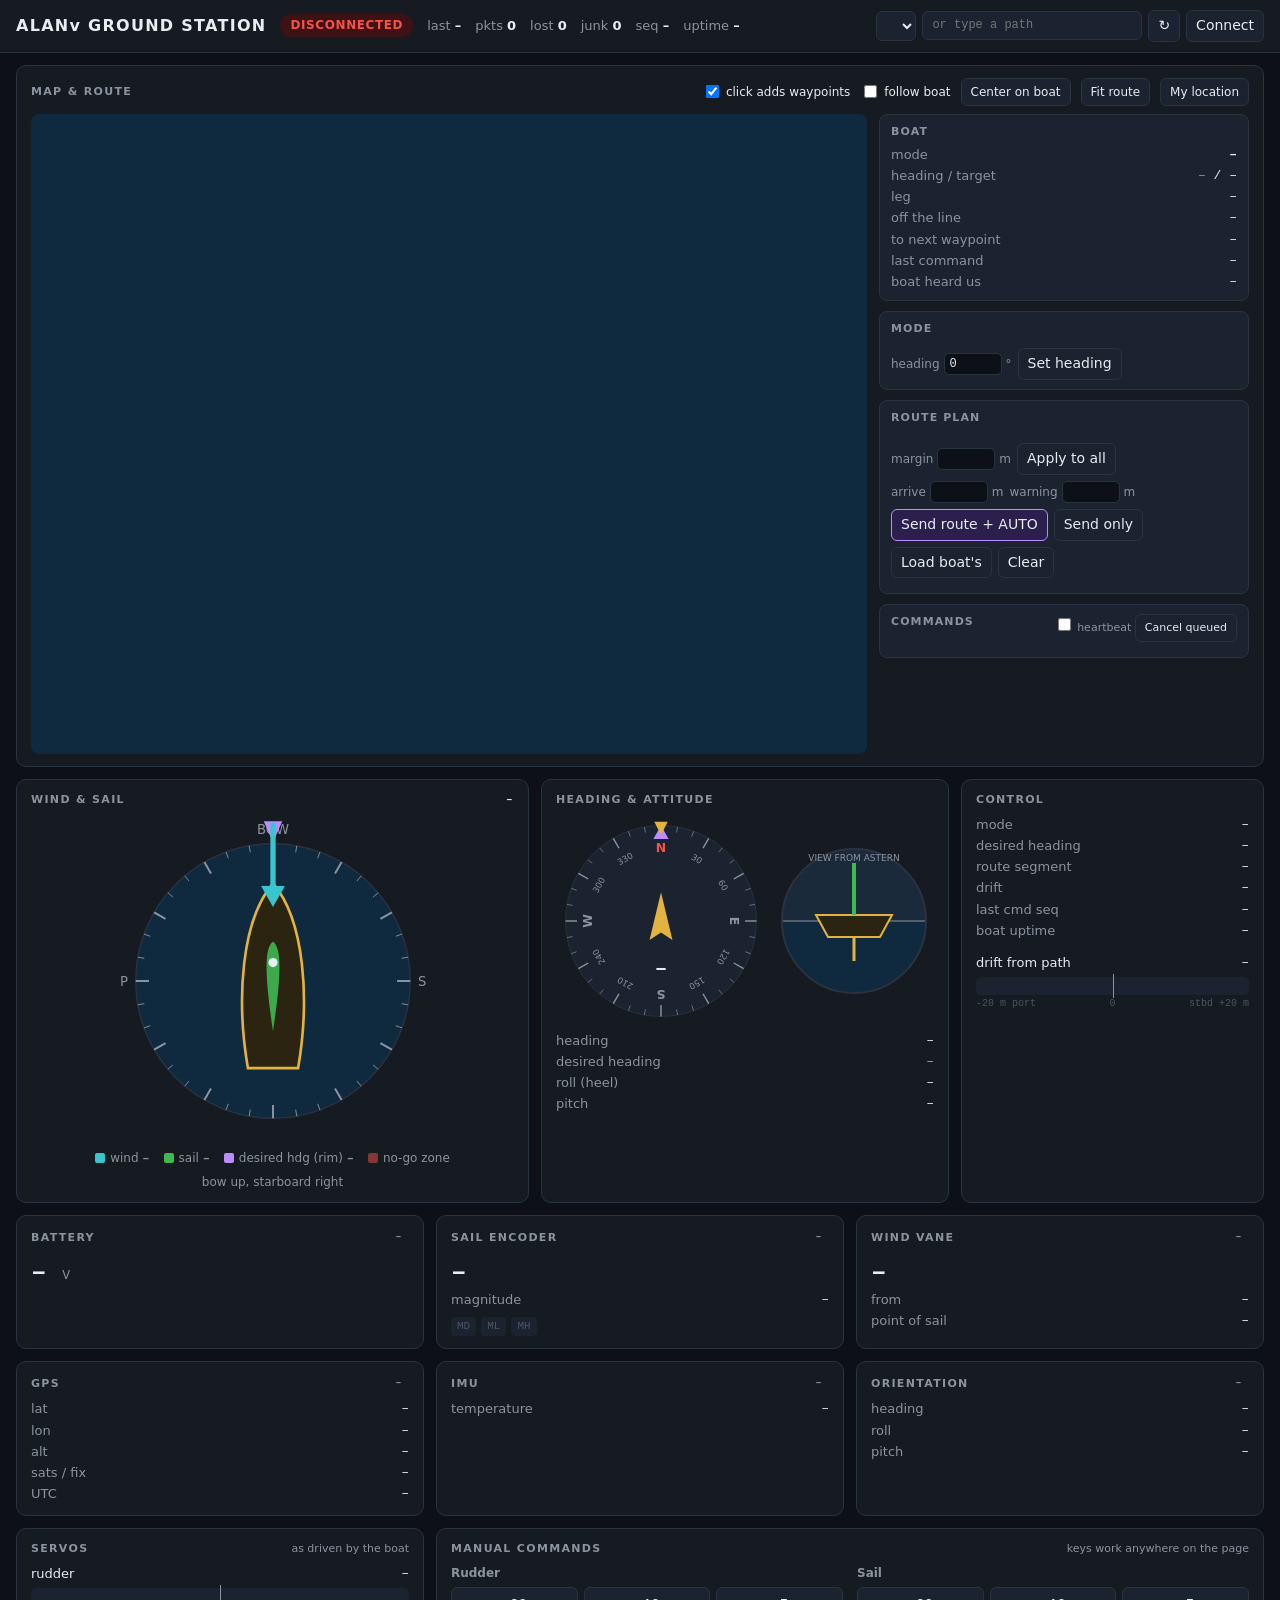
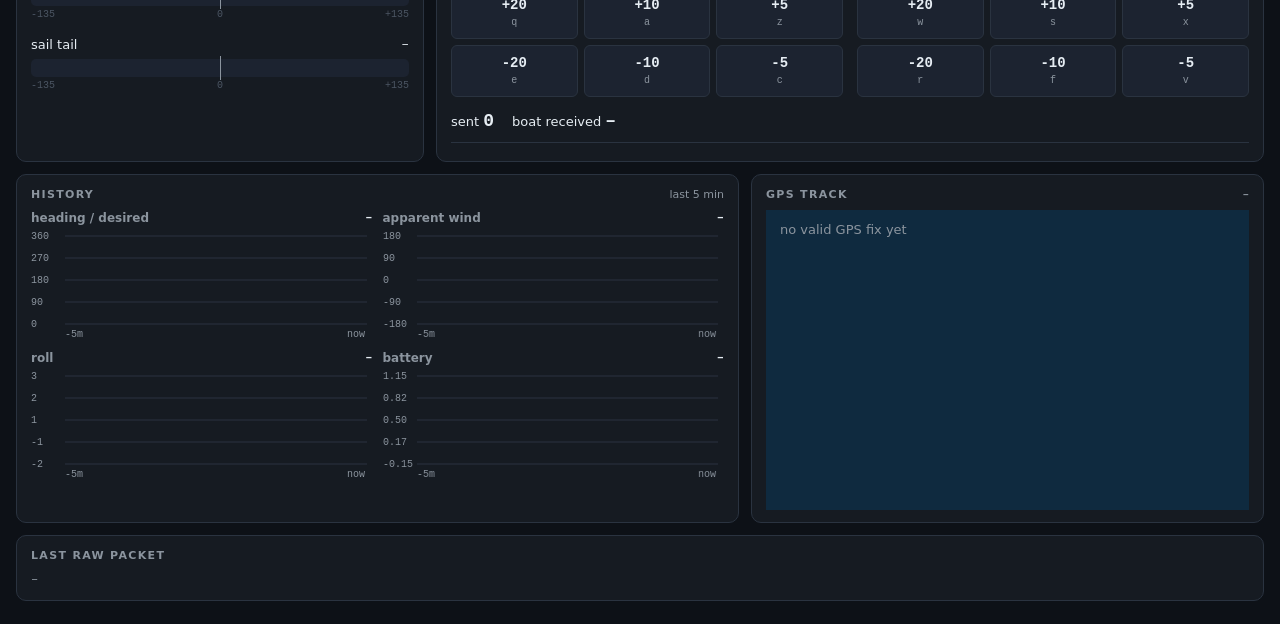
==== commit bd874f98: "Ground station: map, route planner and real command packets for LTP gs_web.py - Commands are real co" ====
--- a/ground_station/web/index.html
+++ b/ground_station/web/index.html
@@ -107,6 +107,43 @@
 .raw { font-family: var(--mono); font-size: 12px; color: var(--dim); word-break: break-all; }
 
 body.stale main .live { opacity: .45; filter: grayscale(.6); }
+
+/* map and route planner */
+.mapwrap { display: grid; grid-template-columns: minmax(0, 1fr) 370px; gap: 12px; }
+#map { height: 640px; border-radius: 8px; background: var(--water); touch-action: none; outline: none; }
+#map:focus-visible { box-shadow: 0 0 0 2px var(--desired); }
+.mapside { display: flex; flex-direction: column; gap: 10px; max-height: 640px; overflow: auto; }
+.mapside .block { background: var(--panel2); border: 1px solid var(--line); border-radius: 8px; padding: 9px 11px; }
+.mapside h3 { margin: 0 0 6px; font-size: 11px; font-weight: 700; letter-spacing: .1em; text-transform: uppercase; color: var(--dim);
+  display: flex; justify-content: space-between; gap: 8px; }
+.mapside h3 span { text-transform: none; letter-spacing: 0; font-weight: 400; }
+.maptools { display: flex; gap: 10px; align-items: center; flex-wrap: wrap; text-transform: none; letter-spacing: 0;
+  font-weight: 400; font-size: 12px; color: var(--text); }
+.maptools label { display: flex; gap: 4px; align-items: center; cursor: pointer; }
+.row { display: flex; gap: 6px; flex-wrap: wrap; align-items: center; margin-top: 6px; }
+.row label { display: flex; gap: 4px; align-items: center; font-size: 12px; color: var(--dim); }
+input[type=number] { background: var(--bg); color: var(--text); border: 1px solid var(--line); border-radius: 5px;
+  padding: 3px 5px; width: 58px; font: 12px var(--mono); }
+button.primary { background: #2d1f4d; border-color: var(--desired); }
+#md-btns { display: grid; grid-template-columns: 1fr 1fr 1fr; gap: 5px; }
+#md-btns button { padding: 6px 2px; font-size: 12px; }
+#md-btns button[data-mode=SAFE] { border-color: var(--fail); }
+#rt-list { display: flex; flex-direction: column; gap: 3px; max-height: 210px; overflow: auto; }
+#rt-list .wp { display: grid; grid-template-columns: 22px 1fr auto auto; gap: 6px; align-items: center; font-size: 12px;
+  padding: 2px 4px; border-radius: 5px; cursor: pointer; }
+#rt-list .wp.sel { background: rgba(188,140,255,.15); }
+#rt-list .wp .n { font-weight: 700; color: var(--desired); text-align: center; }
+#rt-list .wp label { font-size: 12px; color: var(--dim); }
+#rt-list .wp button { padding: 1px 6px; font-size: 11px; }
+#rt-upload .bar { height: 6px; background: var(--bg); border-radius: 3px; overflow: hidden; margin: 6px 0 3px; }
+#rt-upload .bar i { display: block; height: 100%; background: var(--desired); }
+#rt-upload span { font-size: 12px; color: var(--dim); }
+#q-list { font-family: var(--mono); font-size: 11px; max-height: 190px; overflow: auto; }
+#q-list div { padding: 1px 0; }
+.dim { color: var(--dim); } .ok { color: var(--ok); } .warn { color: var(--warn); } .bad { color: var(--fail); }
+#bt-mode { font-weight: 700; }
+#bt-mode.mode-auto { color: var(--ok); } #bt-mode.mode-safe { color: var(--fail); } #bt-mode.mode-standby { color: var(--dim); }
+@media (max-width: 1100px) { .mapwrap { grid-template-columns: 1fr; } #map { height: 460px; } .mapside { max-height: none; } }
 </style>
 </head>
 <body>
@@ -131,6 +168,68 @@
 </header>
 
 <main>
+  <!-- Map and route planner -->
+  <section class="card span12">
+    <h2>Map &amp; route
+      <span class="maptools">
+        <label title="Click on the map to append a waypoint"><input type="checkbox" id="map-add" checked> click adds waypoints</label>
+        <label><input type="checkbox" id="map-follow"> follow boat</label>
+        <button id="map-center">Center on boat</button>
+        <button id="map-fit">Fit route</button>
+        <button id="map-locate" title="Center on this computer's location">My location</button>
+      </span>
+    </h2>
+    <div class="mapwrap">
+      <canvas id="map" tabindex="0"></canvas>
+      <aside class="mapside">
+        <div class="block">
+          <h3>Boat</h3>
+          <div class="kv">
+            <span>mode</span><span id="bt-mode">–</span>
+            <span>heading / target</span><span><span id="bt-hdg">–</span> / <span id="bt-dhdg">–</span></span>
+            <span>leg</span><span id="bt-leg">–</span>
+            <span>off the line</span><span id="bt-drift">–</span>
+            <span>to next waypoint</span><span id="bt-dist">–</span>
+            <span>last command</span><span id="bt-last">–</span>
+            <span>boat heard us</span><span id="bt-rx">–</span>
+          </div>
+        </div>
+        <div class="block">
+          <h3>Mode</h3>
+          <div id="md-btns"></div>
+          <div class="row"><label>heading <input type="number" id="hd-input" min="0" max="359" value="0">°</label>
+            <button id="hd-send">Set heading</button></div>
+        </div>
+        <div class="block">
+          <h3>Route plan <span id="rt-state"></span></h3>
+          <div id="rt-list"></div>
+          <div class="row dim" id="rt-total" style="font-size:12px"></div>
+          <div class="row">
+            <label title="Corridor half-width for new waypoints">margin <input type="number" id="rt-margin" min="1" max="255"> m</label>
+            <button id="rt-margin-all">Apply to all</button>
+          </div>
+          <div class="row">
+            <label title="Waypoint reached within this distance">arrive <input type="number" id="rt-arrive" min="1" max="255"> m</label>
+            <label title="Extra room past the margin before the boat gives up and goes to SAFE">warning <input type="number" id="rt-warning" min="0" max="255"> m</label>
+          </div>
+          <div class="row">
+            <button id="rt-send-auto" class="primary">Send route + AUTO</button>
+            <button id="rt-send">Send only</button>
+            <button id="rt-load" title="Copy the boat's route into the plan">Load boat's</button>
+            <button id="rt-clear">Clear</button>
+          </div>
+          <div id="rt-upload"></div>
+          <div class="row" style="font-size:12px"><span id="rt-msg" class="dim"></span></div>
+        </div>
+        <div class="block">
+          <h3>Commands <span><span id="q-count" class="warn"></span>
+            <label class="dim" title="Send a heartbeat every second when idle"><input type="checkbox" id="q-hb"> heartbeat</label>
+            <button id="q-cancel">Cancel queued</button></span></h3>
+          <div id="q-list"></div>
+        </div>
+      </aside>
+    </div>
+  </section>
   <!-- Wind / sail dial -->
   <section class="card span5 live">
     <h2>Wind &amp; Sail <span class="mono" id="pos-name" style="color:var(--text)">–</span></h2>
@@ -320,6 +419,7 @@
   </section>
 </main>
 
+<script src="/map.js"></script>
 <script>
 const $ = id => document.getElementById(id);
 const NO_SIGNAL_MS = 3000;
@@ -327,7 +427,7 @@
 const POINTS_OF_SAIL = [[30, 'IN IRONS'], [50, 'CLOSE HAULED'], [75, 'CLOSE REACH'], [105, 'BEAM REACH'],
                         [130, 'BROAD REACH'], [150, 'TRAINING RUN'], [181, 'RUNNING']];
 
-let VALIDITY = {}, telem = null, link = null, history = [], cmdLog = [];
+let VALIDITY = {}, telem = null, link = null, history = [], cmds = null;
 
 // ── helpers ────────────────────────────────────────────────────────────────
 const sgn = v => (v > 0 ? '+' : '') + v;
@@ -493,6 +593,7 @@
   const t = telem;
   if (!t) return;
 
+  const noTarget = t.desired_heading === 0xFFFF;   // no heading target on the boat
   // dial
   $('wind').setAttribute('transform', `rotate(${t.ang_wind})`);
   $('sail').setAttribute('transform', `translate(0,-14) rotate(${t.sail_ang_forward})`);
@@ -501,7 +602,8 @@
   $('d-sail').textContent = deg(t.sail_ang_forward);
   const dhdgRel = wrap180(t.desired_heading - t.heading);
   $('dhdg').setAttribute('transform', `rotate(${dhdgRel})`);
-  $('d-dhdg').textContent = `${t.desired_heading}° (${deg(dhdgRel)})`;
+  $('dhdg').style.opacity = noTarget ? 0 : 1;
+  $('d-dhdg').textContent = noTarget ? 'none' : `${t.desired_heading}° (${deg(dhdgRel)})`;
   const pos = pointOfSail(t.ang_wind);
   $('pos-name').textContent = pos;
   $('pos-name').style.color = pos === 'IN IRONS' ? 'var(--fail)' : 'var(--text)';
@@ -509,16 +611,17 @@
   // compass + attitude
   $('rose').setAttribute('transform', `rotate(${-t.heading})`);
   $('bug').setAttribute('transform', `rotate(${t.desired_heading - t.heading})`);
+  $('bug').style.opacity = noTarget ? 0 : 1;
   $('hdg-text').textContent = String(t.heading).padStart(3, '0') + '°';
   $('hull-x').setAttribute('transform', `rotate(${t.roll})`);
   $('o-hdg').textContent = t.heading + '°';
-  $('o-dhdg').textContent = t.desired_heading + '°';
+  $('o-dhdg').textContent = noTarget ? 'none' : t.desired_heading + '°';
   $('o-roll').textContent = deg(t.roll) + ' ' + side(t.roll, 'stbd', 'port', '');
   $('o-pitch').textContent = deg(t.pitch);
 
   // control
-  $('c-mode').textContent = t.mode;
-  $('c-dhdg').textContent = t.desired_heading + '°';
+  $('c-mode').textContent = t.mode_name;
+  $('c-dhdg').textContent = noTarget ? 'none' : t.desired_heading + '°';
   $('c-seg').textContent = t.route_segment;
   $('c-drift').textContent = sgn(t.drift_distance) + ' m';
   $('c-drift2').textContent = sgn(t.drift_distance) + ' m ' + side(t.drift_distance, 'stbd', 'port', '');
@@ -580,7 +683,7 @@
   setServo('sv-sail-fill', 'sv-sail', t.sail_servo_angle);
 
   // chart headers
-  $('ch-hdg').textContent = `${t.heading}° / ${t.desired_heading}°`;
+  $('ch-hdg').textContent = `${t.heading}° / ${noTarget ? 'none' : t.desired_heading + '°'}`;
   $('ch-wind').textContent = deg(t.ang_wind);
   $('ch-roll').textContent = deg(t.roll);
   $('ch-bat').textContent = (t.battery_voltage / 1000).toFixed(2) + ' V';
@@ -589,7 +692,7 @@
 }
 
 function renderCharts() {
-  drawChart('c-hdg', [{ get: p => p.desired_heading, color: '#bc8cff', wrap: 180 },
+  drawChart('c-hdg', [{ get: p => p.desired_heading === 0xFFFF ? p.heading : p.desired_heading, color: '#bc8cff', wrap: 180 },
                       { get: p => p.heading, color: '#e3b341', wrap: 180 }], [0, 360]);
   drawChart('c-wind', [{ get: p => p.ang_wind, color: '#39c5cf', wrap: 180 }], [-180, 180]);
   drawChart('c-roll', [{ get: p => p.roll, color: '#e3b341' }], null, 'deg');
@@ -656,22 +759,20 @@
 });
 
 function renderAck() {
-  const sent = link ? link.cmds_sent : 0;
-  $('ack-sent').textContent = sent;
+  $('ack-sent').textContent = link ? link.cmds_sent : 0;
   if (!telem) return;
-  const recv = telem.last_cmd_seq;
-  $('ack-recv').textContent = recv;
-  // the boat counts every command since it booted, so only a growing gap in this session means losses
-  const missing = (sent - recv) & 0xFFFF;
-  $('ack-recv').className = sent && missing && missing < 1000 ? 'bad' : '';
-  $('ack-note').textContent = sent && missing && missing < 1000 ? `${missing} not confirmed yet` : '';
+  $('ack-recv').textContent = `#${telem.last_cmd_seq & 0xFF} ${telem.last_cmd_result_name}`;
+  $('ack-recv').className = telem.last_cmd_result_name === 'OK' || telem.last_cmd_result_name === 'NONE' ? '' : 'bad';
+  $('ack-note').textContent = cmds && cmds.queued ? `${cmds.queued} waiting for the boat` : '';
 }
 
 function renderLog() {
-  $('cmd-log').innerHTML = cmdLog.map(c => {
+  // servo commands only: the map panel lists everything
+  const servo = cmds ? cmds.log.filter(c => /^(rudder|sail) /.test(c.label)) : [];
+  $('cmd-log').innerHTML = servo.map(c => {
     const d = new Date(c.t * 1000);
-    return `<div>#${c.n}  ${d.toLocaleTimeString([], { hour12: false })}  '${c.key}'  ${c.desc}</div>`;
-  }).join('') || '<div>no commands sent</div>';
+    return `<div>${d.toLocaleTimeString([], { hour12: false })}  ${c.label}  ${c.seq === null ? '' : '#' + c.seq}  ${c.result && c.status !== 'ok' ? c.result : c.status}</div>`;
+  }).join('') || '<div>no servo commands sent. The rudder needs a manual rudder mode, the sail a manual sail mode</div>';
 }
 
 // ── connection ─────────────────────────────────────────────────────────────
@@ -694,9 +795,10 @@
 const es = new EventSource('/events');
 es.addEventListener('snapshot', e => {
   const d = JSON.parse(e.data);
-  VALIDITY = d.validity; link = d.link; telem = d.telem; history = d.history; cmdLog = d.cmd_log;
+  VALIDITY = d.validity; link = d.link; telem = d.telem; history = d.history.slice(); cmds = d.cmds;
   $('raw').textContent = d.raw || '–';
   renderLink(); render(); renderCharts(); renderLog(); loadPorts();
+  MAP.snapshot(d);
 });
 es.addEventListener('telem', e => {
   const d = JSON.parse(e.data);
@@ -705,12 +807,14 @@
   if (history.length > 600) history.shift();
   $('raw').textContent = d.raw;
   renderLink(); render(); renderCharts();
+  MAP.telem(d.telem, d.sample);
 });
 es.addEventListener('link', e => { link = JSON.parse(e.data); renderLink(); loadPorts(); });
 es.addEventListener('cmd', e => {
   const d = JSON.parse(e.data);
-  link = d.link; cmdLog.unshift(d.entry); cmdLog.length = Math.min(cmdLog.length, 50);
-  renderLog(); renderAck();
+  link = d.link; cmds = d.cmds;
+  renderLog(); renderAck(); renderLink();
+  MAP.cmds(d.cmds);
 });
 es.onerror = () => { const p = $('link-pill'); p.className = 'pill fail'; p.textContent = 'SERVER LOST'; };
 
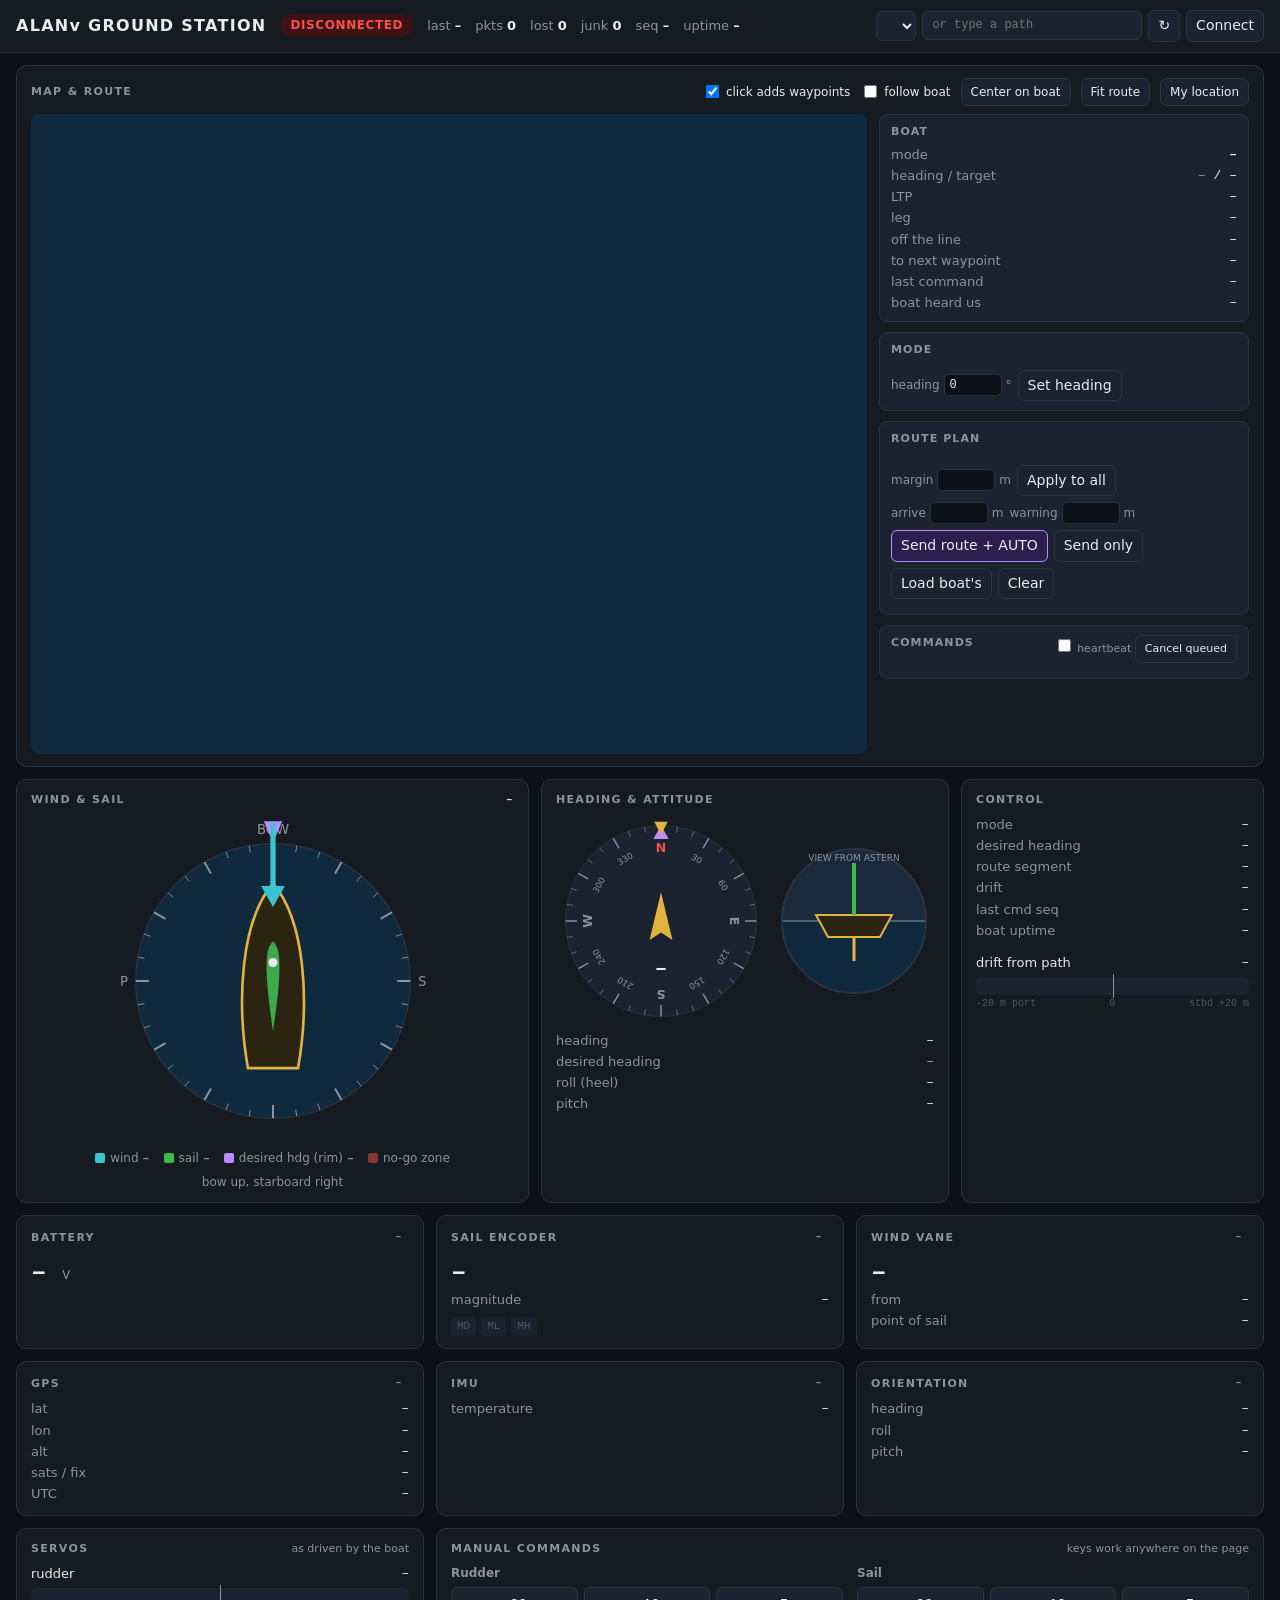
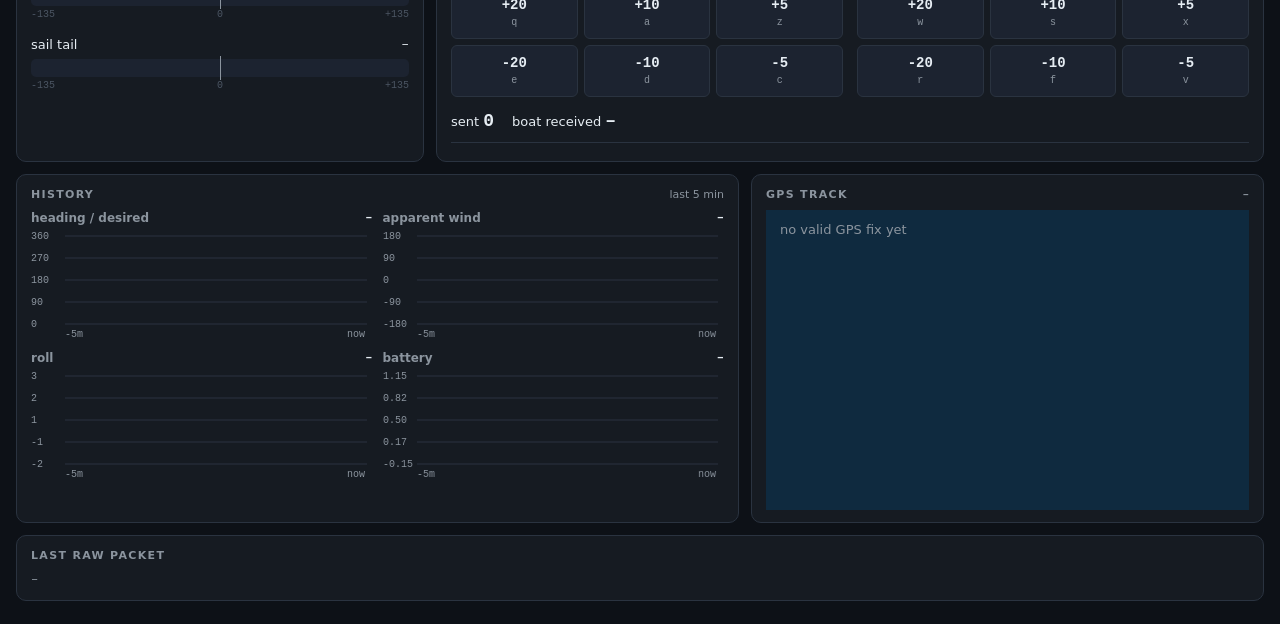
==== commit 921a283c: "Ground station: show LTP state from telemetry nav_info - telemetry.h follows the boat: last_cmd_seq " ====
--- a/ground_station/web/index.html
+++ b/ground_station/web/index.html
@@ -187,6 +187,7 @@
           <div class="kv">
             <span>mode</span><span id="bt-mode">–</span>
             <span>heading / target</span><span><span id="bt-hdg">–</span> / <span id="bt-dhdg">–</span></span>
+            <span>LTP</span><span id="bt-nav">–</span>
             <span>leg</span><span id="bt-leg">–</span>
             <span>off the line</span><span id="bt-drift">–</span>
             <span>to next waypoint</span><span id="bt-dist">–</span>
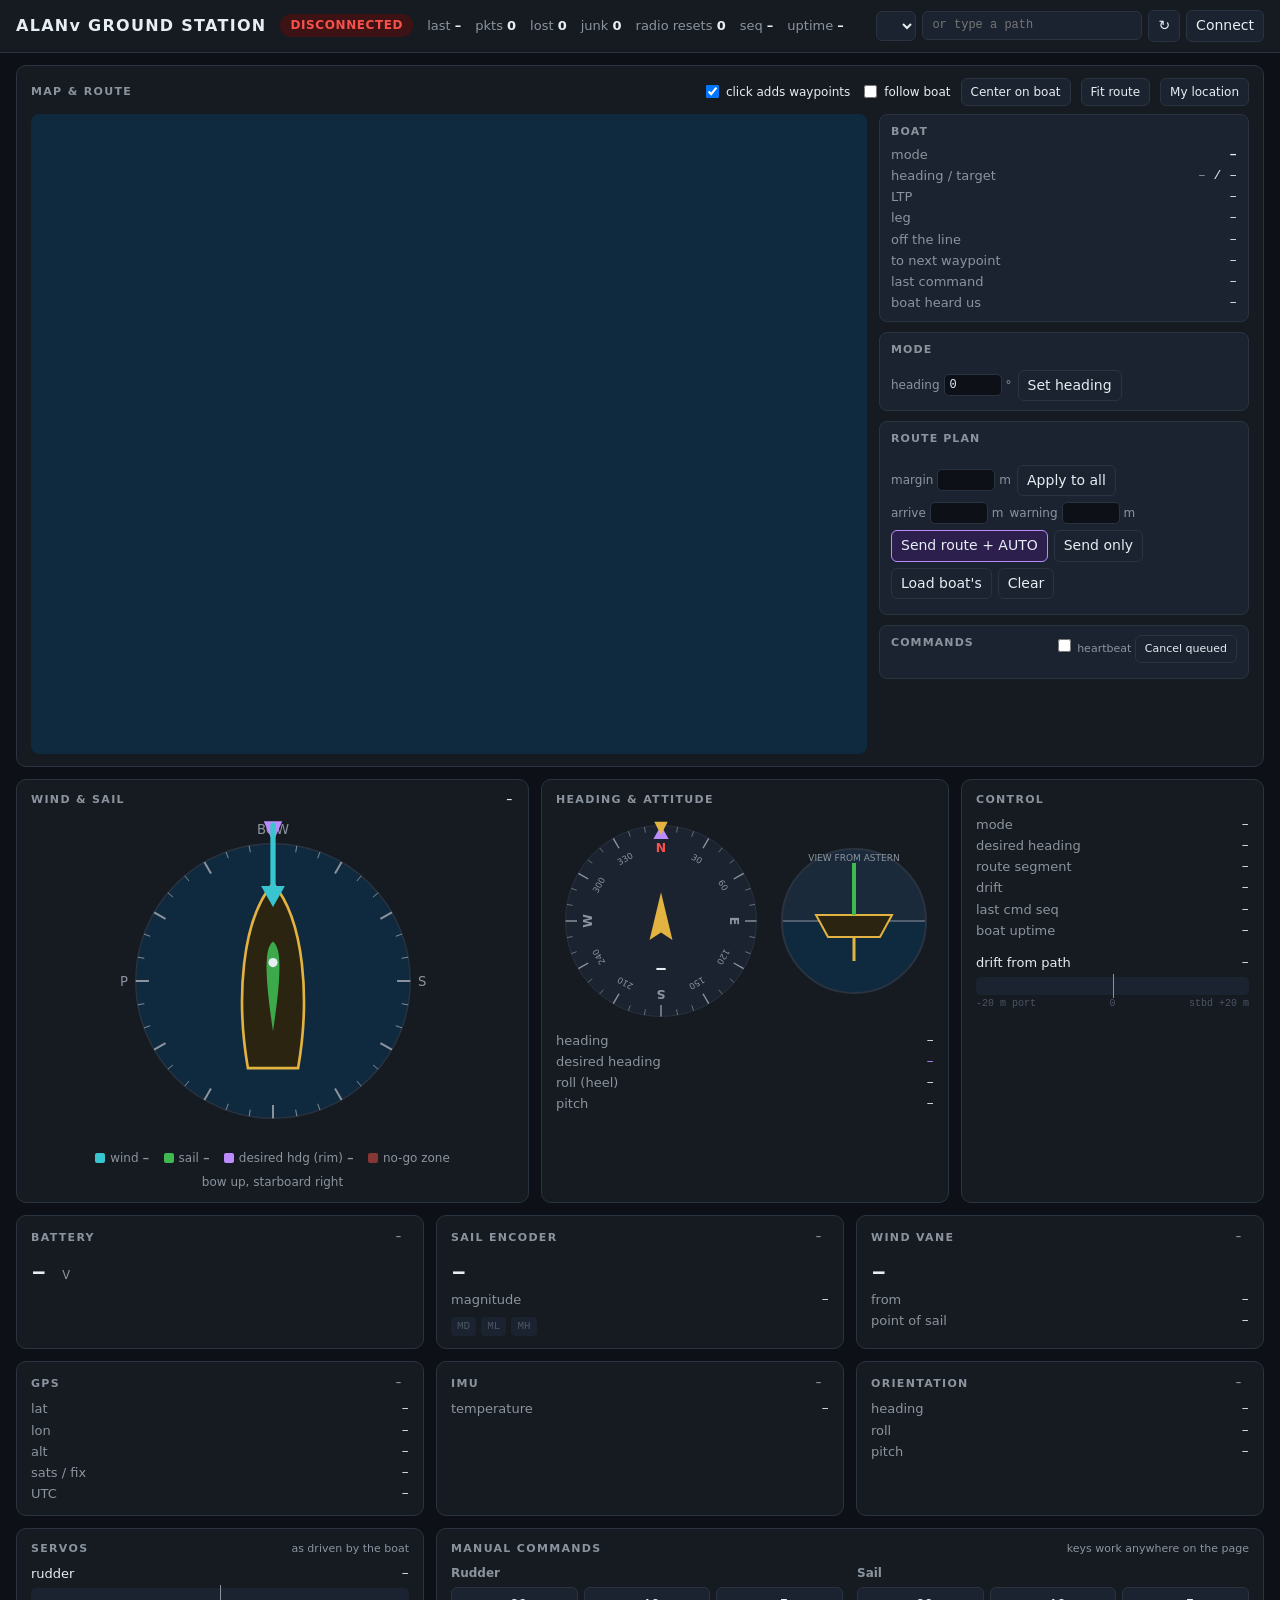
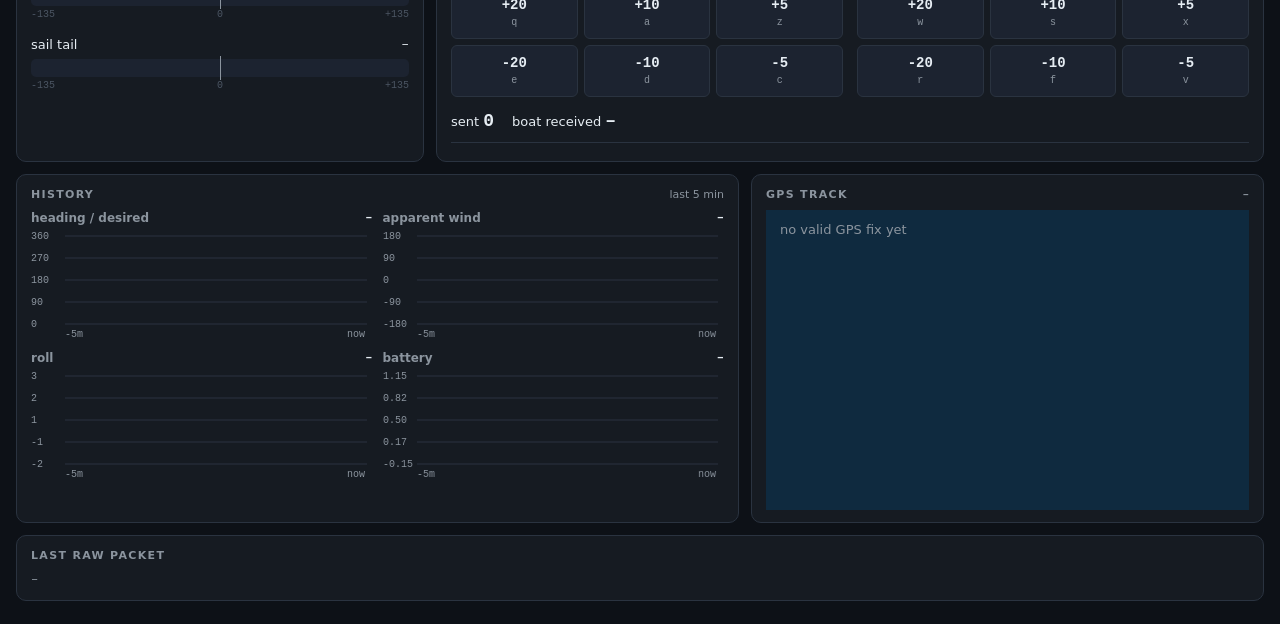
==== commit 6c872def: "Ground station: show boat LoRa radio resets Counts boat packets with status flags bit 3 (FLAG_RADIO_" ====
--- a/ground_station/web/index.html
+++ b/ground_station/web/index.html
@@ -156,6 +156,7 @@
     <span>pkts <b id="st-pkts">0</b></span>
     <span>lost <b id="st-lost">0</b></span>
     <span>junk <b id="st-junk">0</b></span>
+    <span title="Times the boat had to reset its LoRa radio">radio resets <b id="st-rr">0</b></span>
     <span>seq <b id="st-seq">–</b></span>
     <span>uptime <b id="st-up">–</b></span>
   </div>
@@ -706,6 +707,7 @@
   $('st-pkts').textContent = link.pkts;
   $('st-lost').textContent = link.lost;
   $('st-junk').textContent = link.junk;
+  $('st-rr').textContent = link.radio_resets;
   $('st-seq').textContent = link.seq ?? '–';
   $('conn-btn').textContent = link.connected ? 'Disconnect' : 'Connect';
   tick();
